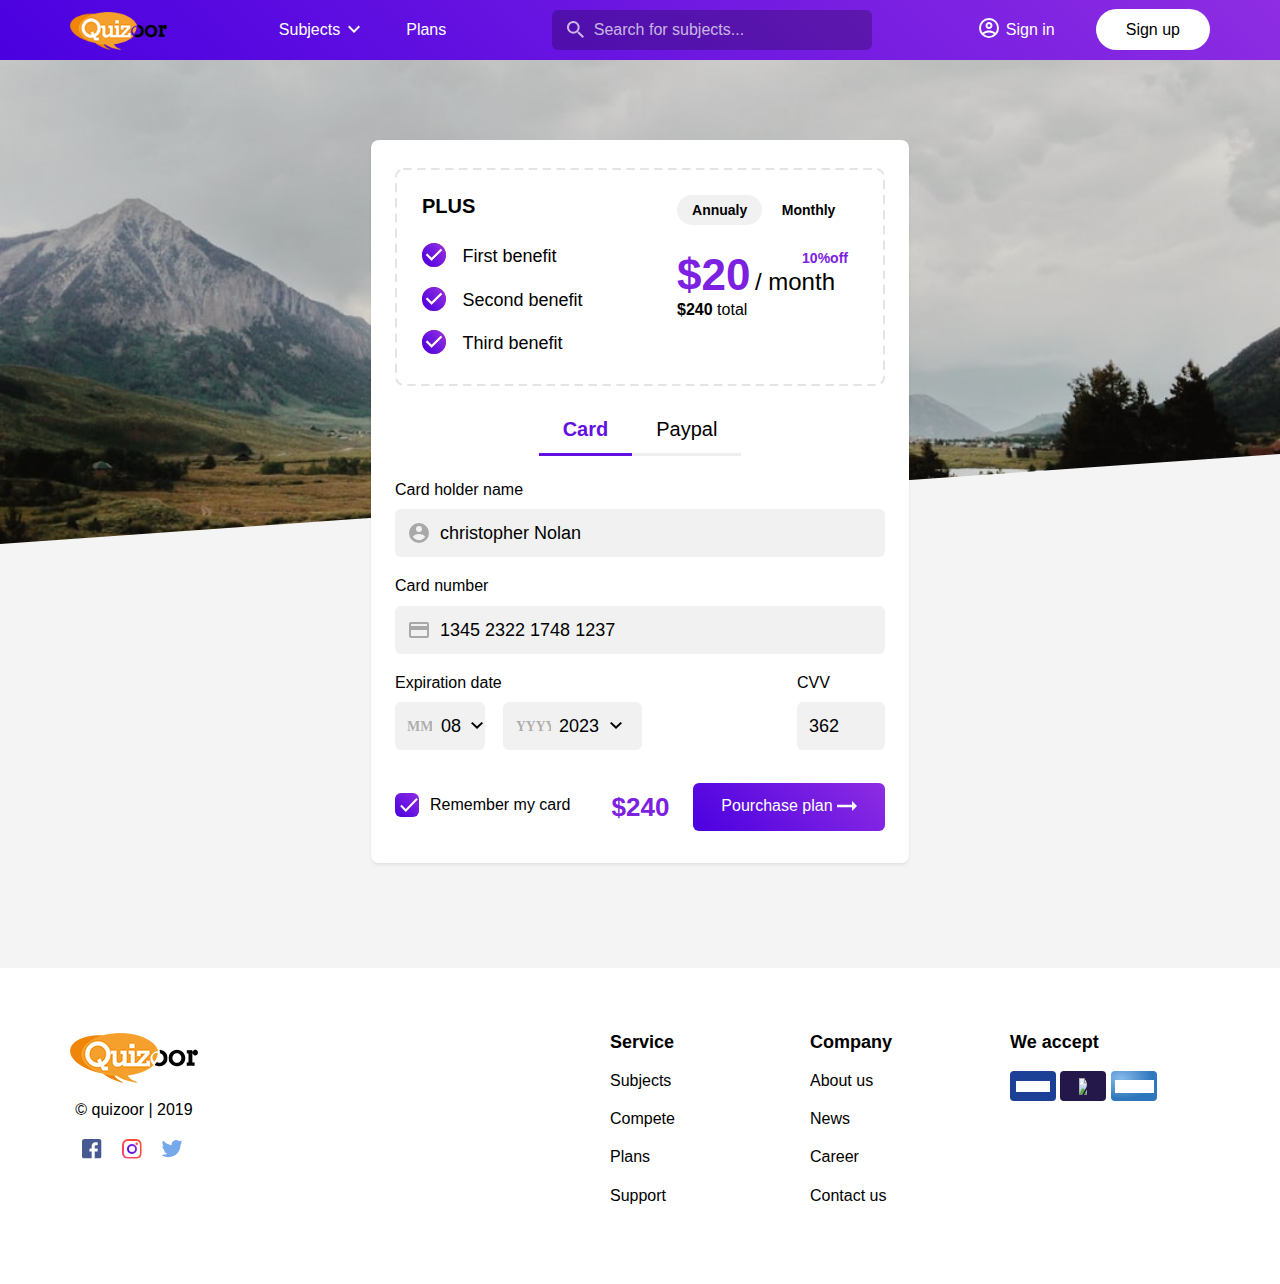
==== payment.html @ f20d14f4 "Initial commit" ====
<!DOCTYPE html>
<html>
<head>
	<title>Quizoor | Quizz for all</title>
	<link rel="stylesheet" type="text/css" href="css/main.css">
</head>
<body>
	<!-- ==========================
    HEADER
  	=========================== -->
	
    <!--Header-->
    <header class="header header-purple">
        <!--container-->
        <div class="container flex">
            <!-- Logo -->
            <div class="header__logo">
                <a href="index.html"><img src="img/logo.png" srcset="img/logo@2x.png 2x" alt="Quizoor" draggable="false"></a>
            </div>
            <!--Navigation-->
            <nav class="nav">
                <!--List-->
                <ul class="nav__list flex">
                    <!--Item-->
                    <li class="nav__item dropdowner first-drop">
                        <button onclick="myFunction(this)" class="dropbtner  nav__link">Subjects</button>
                        <div id="myDropdowner" class="dropdowner-content">
                
                            <div class="row">
                                <div class="column">
                                    <h3 class="uppercase">Level 1</h3>
                                    <ul class="sublink">
                                        <li class="sublink-item">
                                            <div class="dropdown">
                                                <h4 onclick="myFunctioner(this)" class="dropbtn">Chemistry</h4>
                                                <div id="myDropdown" class="dropdown-content">
                                                    <a href="#">Organic chemistry</a>
                                                    <a href="#">Other chemistry</a>
                                                </div>
                                            </div>
                                        </li>
                                        <li class="sublink-item">
                                            <div class="dropdown">
                                                <h4 onclick="myFunctioner(this)" class="dropbtn">Math</h4>
                                                <div id="myDropdown" class="dropdown-content">
                                                    <a href="#">Linear algebra</a>
                                                    <a href="#">Other math</a>
                                                    <a href="#">Another topic</a>
                                                </div>
                                            </div>
                                        </li>
                                        <li class="sublink-item">
                                            <div class="dropdown">
                                                <h4 onclick="myFunctioner(this)" class="dropbtn">Physics</h4>
                                                <div id="myDropdown" class="dropdown-content">
                                                    <a href="#">Linear algebra</a>
                                                    <a href="#">Other math</a>
                                                    <a href="#">Another topic</a>
                                                </div>
                                            </div>
                                        </li>
                                        <li class="sublink-item">
                                            <div class="dropdown">
                                                <h4 onclick="myFunctioner(this)" class="dropbtn">History</h4>
                                                <div id="myDropdown" class="dropdown-content">
                                                    <a href="#">Linear algebra</a>
                                                    <a href="#">Other math</a>
                                                    <a href="#">Another topic</a>
                                                </div>
                                            </div>
                                        </li>
                                    </ul>
                
                                </div>
                                <div class="column">
                                    <h3 class="uppercase">Level 2</h3>
                                    <ul class="sublink">
                                        <li class="sublink-item">
                                            <div class="dropdown">
                                                <h4 onclick="myFunctioner(this)" class="dropbtn">Chemistry</h4>
                                                <div id="myDropdown" class="dropdown-content">
                                                    <a href="#">Organic chemistry</a>
                                                    <a href="#">Other chemistry</a>
                                                </div>
                                            </div>
                                        </li>
                                        <li class="sublink-item">
                                            <div class="dropdown">
                                                <h4 onclick="myFunctioner(this)" class="dropbtn">Math</h4>
                                                <div id="myDropdown" class="dropdown-content">
                                                    <a href="#">Linear algebra</a>
                                                    <a href="#">Other math</a>
                                                    <a href="#">Another topic</a>
                                                </div>
                                            </div>
                                        </li>
                                        <li class="sublink-item">
                                            <div class="dropdown">
                                                <h4 onclick="myFunctioner(this)" class="dropbtn">Physics</h4>
                                                <div id="myDropdown" class="dropdown-content">
                                                    <a href="#">Linear algebra</a>
                                                    <a href="#">Other math</a>
                                                    <a href="#">Another topic</a>
                                                </div>
                                            </div>
                                        </li>
                                        <li class="sublink-item">
                                            <div class="dropdown">
                                                <h4 onclick="myFunctioner(this)" class="dropbtn">History</h4>
                                                <div id="myDropdown" class="dropdown-content">
                                                    <a href="#">Linear algebra</a>
                                                    <a href="#">Other math</a>
                                                    <a href="#">Another topic</a>
                                                </div>
                                            </div>
                                        </li>
                                    </ul>
                
                                </div>
                                <div class="column">
                                    <h3 class="uppercase">Level 3</h3>
                                    <ul class="sublink">
                                        <li class="sublink-item">
                                            <div class="dropdown">
                                                <h4 onclick="myFunctioner(this)" class="dropbtn">Chemistry</h4>
                                                <div id="myDropdown" class="dropdown-content">
                                                    <a href="#">Organic chemistry</a>
                                                    <a href="#">Other chemistry</a>
                                                </div>
                                            </div>
                                        </li>
                                        <li class="sublink-item">
                                            <div class="dropdown">
                                                <h4 onclick="myFunctioner(this)" class="dropbtn">Math</h4>
                                                <div id="myDropdown" class="dropdown-content">
                                                    <a href="#">Linear algebra</a>
                                                    <a href="#">Other math</a>
                                                    <a href="#">Another topic</a>
                                                </div>
                                            </div>
                                        </li>
                                        <li class="sublink-item">
                                            <div class="dropdown">
                                                <h4 onclick="myFunctioner(this)" class="dropbtn">Physics</h4>
                                                <div id="myDropdown" class="dropdown-content">
                                                    <a href="#">Linear algebra</a>
                                                    <a href="#">Other math</a>
                                                    <a href="#">Another topic</a>
                                                </div>
                                            </div>
                                        </li>
                                        <li class="sublink-item">
                                            <div class="dropdown">
                                                <h4 onclick="myFunctioner(this)" class="dropbtn">History</h4>
                                                <div id="myDropdown" class="dropdown-content">
                                                    <a href="#">Linear algebra</a>
                                                    <a href="#">Other math</a>
                                                    <a href="#">Another topic</a>
                                                </div>
                                            </div>
                                        </li>
                                    </ul>
                
                                </div>
                                <div class="column">
                                    <h3 class="uppercase">Level 4</h3>
                                    <ul class="sublink">
                                        <li class="sublink-item">
                                            <div class="dropdown">
                                                <h4 onclick="myFunctioner(this)" class="dropbtn">Chemistry</h4>
                                                <div id="myDropdown" class="dropdown-content">
                                                    <a href="#">Organic chemistry</a>
                                                    <a href="#">Other chemistry</a>
                                                </div>
                                            </div>
                                        </li>
                                        <li class="sublink-item">
                                            <div class="dropdown">
                                                <h4 onclick="myFunctioner(this)" class="dropbtn">Math</h4>
                                                <div id="myDropdown" class="dropdown-content">
                                                    <a href="#">Linear algebra</a>
                                                    <a href="#">Other math</a>
                                                    <a href="#">Another topic</a>
                                                </div>
                                            </div>
                                        </li>
                                        <li class="sublink-item">
                                            <div class="dropdown">
                                                <h4 onclick="myFunctioner(this)" class="dropbtn">Physics</h4>
                                                <div id="myDropdown" class="dropdown-content">
                                                    <a href="#">Linear algebra</a>
                                                    <a href="#">Other math</a>
                                                    <a href="#">Another topic</a>
                                                </div>
                                            </div>
                                        </li>
                                        <li class="sublink-item">
                                            <div class="dropdown">
                                                <h4 onclick="myFunctioner(this)" class="dropbtn">History</h4>
                                                <div id="myDropdown" class="dropdown-content">
                                                    <a href="#">Linear algebra</a>
                                                    <a href="#">Other math</a>
                                                    <a href="#">Another topic</a>
                                                </div>
                                            </div>
                                        </li>
                                    </ul>
                
                                </div>
                
                            </div>
                
                        </div>
                    </li>
                    <!--Item-->
                    <li class="nav__item">
                        <!--Link-->
                        <a href="index.html#plans" class="nav__link">Plans</a>
                    </li>
                </ul>
            </nav>
            <!--Search-->
            <div class="header__search">
                <input type="text" placeholder="Search for subjects...">
            </div>
            <!--Logging-->
            <ul class="header__logging flex">
                <li class="signin"><a href="logging.html">
                    <svg id="account_circle-24px" xmlns="http://www.w3.org/2000/svg" width="24" height="24" viewBox="0 0 24 24">
                        <path id="Path" d="M0,0H24V24H0Z" fill="none"/>
                        <path id="Shape" fill="#ffffff" d="M10,20A10,10,0,1,1,20,10,10.011,10.011,0,0,1,10,20Zm0-5.5c-1.8,0-4.48.838-4.93,1.78a7.926,7.926,0,0,0,9.86,0,3.419,3.419,0,0,0-1.918-1.228A9.645,9.645,0,0,0,10,14.5Zm0-2c1.451,0,4.914.57,6.36,2.33A7.92,7.92,0,0,0,18,10,8,8,0,0,0,2,10a7.919,7.919,0,0,0,1.64,4.83C5.086,13.07,8.55,12.5,10,12.5ZM10,11a3.491,3.491,0,1,1,2.478-1.022A3.479,3.479,0,0,1,10,11Zm0-5a1.5,1.5,0,1,0,1.5,1.5A1.5,1.5,0,0,0,10,6Z" transform="translate(2 2)"/>
                    </svg> Sign in</a></li>
                <li class="signup"><a href="logging.html">Sign up</a></li>
            </ul>
        </div>
    </header>
		
	<!-- ==========================
    PAYMENT
	=========================== -->
	<section class="payment">
		<!--Global container-->
		<div class="payment__inner">

            <!--Dooted section-->

            <div class="payment__dotted">
                <div class="payment__dotted-left">
                    <h2>PLUS</h2>
                    <ul>
                        <li>
                            <svg id="check_circle-24px_1_" data-name="check_circle-24px (1)" xmlns="http://www.w3.org/2000/svg" xmlns:xlink="http://www.w3.org/1999/xlink" width="24" height="24" viewBox="0 0 24 24">
                                <defs>
                                    <linearGradient id="linear-gradient" x1="0.852" x2="0.089" y2="0.891" gradientUnits="objectBoundingBox">
                                    <stop offset="0" stop-color="#ff4b2b"/>
                                    <stop offset="1" stop-color="#ff416c"/>
                                    </linearGradient>
                                    <linearGradient id="linear-gradient-2" x1="0.929" y1="0.245" x2="0.059" y2="0.874" gradientUnits="objectBoundingBox">
                                    <stop offset="0" stop-color="#8e2de2"/>
                                    <stop offset="1" stop-color="#4a00e0"/>
                                    </linearGradient>
                                </defs>
                                <g id="Shape">
                                    <path id="Shape-2" data-name="Shape" d="M12,24A12,12,0,1,1,24,12,12.014,12.014,0,0,1,12,24ZM5.292,10.308h0L3.6,12l6,6L20.4,7.2,18.708,5.5,9.6,14.6l-4.308-4.3Z" fill="url(#linear-gradient)"/>
                                    <path id="Shape-3" data-name="Shape" d="M12,24A12,12,0,1,1,24,12,12.014,12.014,0,0,1,12,24ZM5.292,10.308h0L3.6,12l6,6L20.4,7.2,18.708,5.5,9.6,14.6l-4.308-4.3Z" fill="url(#linear-gradient-2)"/>
                                </g>
                            </svg>
                            <span>First benefit</span>
                        </li>
                        <li>
                            <svg id="check_circle-24px_1_" data-name="check_circle-24px (1)" xmlns="http://www.w3.org/2000/svg" xmlns:xlink="http://www.w3.org/1999/xlink" width="24" height="24" viewBox="0 0 24 24">
                                <defs>
                                    <linearGradient id="linear-gradient" x1="0.852" x2="0.089" y2="0.891" gradientUnits="objectBoundingBox">
                                    <stop offset="0" stop-color="#ff4b2b"/>
                                    <stop offset="1" stop-color="#ff416c"/>
                                    </linearGradient>
                                    <linearGradient id="linear-gradient-2" x1="0.929" y1="0.245" x2="0.059" y2="0.874" gradientUnits="objectBoundingBox">
                                    <stop offset="0" stop-color="#8e2de2"/>
                                    <stop offset="1" stop-color="#4a00e0"/>
                                    </linearGradient>
                                </defs>
                                <g id="Shape">
                                    <path id="Shape-2" data-name="Shape" d="M12,24A12,12,0,1,1,24,12,12.014,12.014,0,0,1,12,24ZM5.292,10.308h0L3.6,12l6,6L20.4,7.2,18.708,5.5,9.6,14.6l-4.308-4.3Z" fill="url(#linear-gradient)"/>
                                    <path id="Shape-3" data-name="Shape" d="M12,24A12,12,0,1,1,24,12,12.014,12.014,0,0,1,12,24ZM5.292,10.308h0L3.6,12l6,6L20.4,7.2,18.708,5.5,9.6,14.6l-4.308-4.3Z" fill="url(#linear-gradient-2)"/>
                                </g>
                            </svg>
                            <span>Second benefit</span>
                        </li>
                        <li>
                            <svg id="check_circle-24px_1_" data-name="check_circle-24px (1)" xmlns="http://www.w3.org/2000/svg" xmlns:xlink="http://www.w3.org/1999/xlink" width="24" height="24" viewBox="0 0 24 24">
                                <defs>
                                    <linearGradient id="linear-gradient" x1="0.852" x2="0.089" y2="0.891" gradientUnits="objectBoundingBox">
                                    <stop offset="0" stop-color="#ff4b2b"/>
                                    <stop offset="1" stop-color="#ff416c"/>
                                    </linearGradient>
                                    <linearGradient id="linear-gradient-2" x1="0.929" y1="0.245" x2="0.059" y2="0.874" gradientUnits="objectBoundingBox">
                                    <stop offset="0" stop-color="#8e2de2"/>
                                    <stop offset="1" stop-color="#4a00e0"/>
                                    </linearGradient>
                                </defs>
                                <g id="Shape">
                                    <path id="Shape-2" data-name="Shape" d="M12,24A12,12,0,1,1,24,12,12.014,12.014,0,0,1,12,24ZM5.292,10.308h0L3.6,12l6,6L20.4,7.2,18.708,5.5,9.6,14.6l-4.308-4.3Z" fill="url(#linear-gradient)"/>
                                    <path id="Shape-3" data-name="Shape" d="M12,24A12,12,0,1,1,24,12,12.014,12.014,0,0,1,12,24ZM5.292,10.308h0L3.6,12l6,6L20.4,7.2,18.708,5.5,9.6,14.6l-4.308-4.3Z" fill="url(#linear-gradient-2)"/>
                                </g>
                            </svg>
                            <span>Third benefit</span>
                        </li>
                    </ul>
                </div>
                <div class="payment__dotted-right">
                    <button class="annualy">Annualy</button>
                    <button class="monthly">Monthly</button>
                    <div class="payment__priceTag">
                        <div class="off"><strong>10%</strong>off</div>
                        <span class="number">$20</span>
                        <span class="month">/ month</span>
                        <span class="total-price"><strong>$240</strong> total</span>
                    </div>
                </div>
                <div id="monthly" class="tabcontent">
                    <p>Lorem ipsum dolor sit amet consectetur adipisicing elit. Eligendi nemo magni iure voluptatem harum, 
                        error officia sequi ratione repellat quas, porro labore est cum autem. Ut iusto laborum autem eius?</p>
                </div>
                <div id="annualy" class="tabcontent">
                    <p>Lorem ipsum dolor sit amet consectetur adipisicing elit. Eligendi nemo magni iure voluptatem harum, 
                        error officia sequi ratione repellat quas, porro labore est cum autem. Ut iusto laborum autem eius?</p>
                </div>
            </div>
            <!--Tabs links-->
            <div class="tab">
                <button class="tablinks" onclick="openTab(event, 'card')" id="defaultOpen">Card</button>
                <button class="tablinks" onclick="openTab(event, 'paypal')">Paypal</button>
            </div>
            <!-- Tab content -->
            <div id="card" class="tabcontent">
                <div class="row">
                    <form action="">
                    
                        
                            <div class="col">
                    
                                <label for="cname">Card holder name</label>
                                <input type="text" id="cname" name="cname" placeholder="christopher Nolan" class="cname ">
                                <label for="email">Card number</label>
                                <input type="text" id="cnumber" name="cnumber" placeholder="1345 2322 1748 1237" class="cnumber">
                                <div class="flex jcsb">
                                    <div>
                                        <label for="fname">Expiration date</label>
                                        <div class="custom-select yy" style="width:139px;">
                                            <select>
                                                <option value="0">2023</option>
                                                <option value="1">2019</option>
                                                <option value="2">2020</option>
                                                <option value="3">2021</option>
                                                <option value="4">2022</option>
                                                <option value="5">2023</option>
                                                <option value="6">2024</option>
                                            </select>
                                        </div>
                                        <div class="custom-select mm" style="width:108px;">
                                            <select>
                                                <option value="0">08</option>
                                                <option value="1">01</option>
                                                <option value="2">02</option>
                                                <option value="3">03</option>
                                                <option value="4">04</option>
                                                <option value="5">05</option>
                                                <option value="6">06</option>
                                                <option value="7">07</option>
                                                <option value="8">08</option>
                                                <option value="8">09</option>
                                                <option value="8">10</option>
                                                <option value="8">11</option>
                                                <option value="8">12</option>
                                            </select>
                                        </div>
                                        
                                    </div>
                                    <div class="right-cvv">
                                        <label for="fname">CVV</label>
                                        <input type="text" id="fname" class="fname" name="firstname" placeholder="362"
                                            style="width:88px;">
                                    </div>
                    
                                </div>
                            </div>
                        </div>
                        <label class="container-box promo">
                            <input type="checkbox" checked="checked" name="sameadr"> Remember my card<span class="checkmark"></span>
                        </label>
                        <div class="creat-account flex">
                            <div class="price">$240</div>
                            <button>Pourchase plan
                                <svg xmlns="http://www.w3.org/2000/svg" width="20" height="10" viewBox="0 0 20 10">
                                    <path id="black-arrow" fill="#ffffff" d="M15.012,3.75H0v2.5H15.012V10L20,5,15.012,0Z"></path>
                                </svg>
                            </button>
                        </div>
                    </form>
                    
                    
                </div>
            </div>

            <div id="paypal" class="tabcontent">
                    <div class="row">
                        
                    </div>
            </div>
        </div>
	</section>
    
	<!-- ==========================
    FOOTER
	=========================== -->
	<footer class="footer">
	
		<!-- Container -->
		<div class="footer__container container">
	
			<!-- Left part -->
			<div class="footer__left-part">
	
				<!-- Logo -->
				<div class="footer__logo">
					<img src="img/logo.png" srcset="img/logo@2x.png 2x" alt="Quizoor" draggable="false">
				</div>
	
				<!-- Copyright -->
				<div class="footer__copyright">
					<p>&copy; quizoor | 2019</p>
				</div>
				<!-- Social -->
				<ul class="f-social">
				
					
					<!-- Item -->
					<li class="f-social__item f-social__item--facebook">
						<a class="f-social__link" href="https://www.facebook.com/Quizoor/" target="_blank" rel="noopener"
							aria-label="Visiter ma page Facebook">
							<svg xmlns="http://www.w3.org/2000/svg" xmlns:xlink="http://www.w3.org/1999/xlink" width="19.532" height="19.532"
								viewBox="0 0 19.532 19.532">
								<defs>
									<clipPath id="clip-path">
										<rect width="19.532" height="19.532" fill="none" />
									</clipPath>
								</defs>
								<g id="Icons_Social_24-facebook" data-name="Icons/Social/24-facebook" clip-path="url(#clip-path)">
									<g id="facebook">
										<path id="Shape"
											d="M16.9,0H2.632A2.632,2.632,0,0,0,0,2.632V16.9a2.632,2.632,0,0,0,2.632,2.632H9.669l.012-6.98H7.868a.428.428,0,0,1-.428-.426l-.009-2.25a.428.428,0,0,1,.428-.43h1.81V7.273a3.552,3.552,0,0,1,3.791-3.9h1.847a.428.428,0,0,1,.428.428V5.7a.428.428,0,0,1-.428.428H14.174c-1.224,0-1.461.582-1.461,1.435V9.447H15.4a.428.428,0,0,1,.425.478l-.267,2.25a.428.428,0,0,1-.425.378H12.725l-.012,6.98H16.9A2.632,2.632,0,0,0,19.532,16.9V2.632A2.632,2.632,0,0,0,16.9,0Z"
											fill="#475993" />
									</g>
								</g>
							</svg>
							  
						</a>
					</li>

					<!-- Item -->
					<li class="f-social__item f-social__item--instagram">
						<a class="f-social__link" href="https://www.instagram.com/quizoor/" target="_blank" rel="noopener"
							aria-label="Visiter ma page Instagram">
							<svg xmlns="http://www.w3.org/2000/svg" xmlns:xlink="http://www.w3.org/1999/xlink" width="20" height="20"
								viewBox="0 0 20 20">
								<defs>
									<clipPath id="clip-path">
										<rect width="20" height="20" fill="none" />
									</clipPath>
									<linearGradient id="linear-gradient" x1="0.5" y1="0.997" x2="0.5" y2="0.008" gradientUnits="objectBoundingBox">
										<stop offset="0" stop-color="#e09b3d" />
										<stop offset="0.3" stop-color="#c74c4d" />
										<stop offset="0.6" stop-color="#c21975" />
										<stop offset="1" stop-color="#7024c4" />
									</linearGradient>
									<linearGradient id="linear-gradient-2" y1="1.461" y2="-0.452" xlink:href="#linear-gradient" />
									<linearGradient id="linear-gradient-3" y1="6.581" y2="-1.4" xlink:href="#linear-gradient" />
								</defs>
								<g id="Icons_Social_24-instagram" data-name="Icons/Social/24-instagram" clip-path="url(#clip-path)">
									<g id="instagram" transform="translate(0 0)">
										<path id="Shape"
											d="M14.042,20H5.958A5.965,5.965,0,0,1,0,14.042V5.958A5.965,5.965,0,0,1,5.958,0h8.084A5.965,5.965,0,0,1,20,5.958v8.084A5.965,5.965,0,0,1,14.042,20ZM5.958,2.012A3.95,3.95,0,0,0,2.012,5.958v8.084a3.951,3.951,0,0,0,3.946,3.947h8.084a3.951,3.951,0,0,0,3.947-3.947V5.958a3.951,3.951,0,0,0-3.947-3.946Z"
											fill="url(#linear-gradient)" />
										<path id="Shape-2" data-name="Shape"
											d="M5,10a5,5,0,1,1,5-5A5.006,5.006,0,0,1,5,10ZM5,1.945A3.055,3.055,0,1,0,8.055,5,3.059,3.059,0,0,0,5,1.945Z"
											transform="translate(5 5)" fill="url(#linear-gradient-2)" />
										<circle id="Oval" cx="1.199" cy="1.199" r="1.199" transform="translate(13.485 3.507)"
											fill="url(#linear-gradient-3)" />
									</g>
								</g>
							</svg>
							  
						</a>
					</li>

					<!-- Item -->
					<li class="f-social__item f-social__item--twitter">
						<a class="f-social__link" href="https://twitter.com/quizoor" target="_blank" rel="noopener"
							aria-label="Visit my Twitter">
							<svg xmlns="http://www.w3.org/2000/svg" xmlns:xlink="http://www.w3.org/1999/xlink" width="20.615" height="17.148"
								viewBox="0 0 20.615 17.148">
								<defs>
									<clipPath id="clip-path">
										<rect width="20.615" height="17.148" fill="none" />
									</clipPath>
								</defs>
								<g id="Icons_Social_24-twitter" data-name="Icons/Social/24-twitter" transform="translate(0 0)"
									clip-path="url(#clip-path)">
									<g id="twitter" transform="translate(0 -0.025)">
										<path id="Shape"
											d="M20.287,1.995a8.163,8.163,0,0,1-1.421.479A4.432,4.432,0,0,0,20.035.611h0A.232.232,0,0,0,19.7.34h0a8.2,8.2,0,0,1-2.173.9.554.554,0,0,1-.136.017.576.576,0,0,1-.38-.145A4.444,4.444,0,0,0,14.065,0a4.752,4.752,0,0,0-1.408.217,4.306,4.306,0,0,0-2.9,3.1A4.741,4.741,0,0,0,9.65,4.956a.159.159,0,0,1-.04.125.165.165,0,0,1-.123.056H9.472A11.654,11.654,0,0,1,1.462.856h0a.232.232,0,0,0-.381.03h0a4.449,4.449,0,0,0,.723,5.4A3.983,3.983,0,0,1,.79,5.9h0a.232.232,0,0,0-.345.2h0a4.45,4.45,0,0,0,2.6,4.1H2.946a4,4,0,0,1-.749-.071h0a.232.232,0,0,0-.265.3h0a4.454,4.454,0,0,0,3.518,3.03A8.2,8.2,0,0,1,.857,14.85H.343a.34.34,0,0,0-.333.257.352.352,0,0,0,.169.389,12.2,12.2,0,0,0,6.13,1.653,12.366,12.366,0,0,0,5.238-1.111,11.567,11.567,0,0,0,3.833-2.872,12.591,12.591,0,0,0,2.347-3.93,12.416,12.416,0,0,0,.8-4.3V4.865a.756.756,0,0,1,.283-.589,8.784,8.784,0,0,0,1.767-1.94h0a.232.232,0,0,0-.287-.342Z"
											transform="translate(0 0.025)" fill="#76a9ea" />
									</g>
								</g>
							</svg>
							  
						</a>
					</li>
				</ul>
	
			</div>
	
			<!-- Navigation -->
			<nav class="f-nav">

				<!-- Empty List -->
				<ul class="f-nav__list"></ul>
	
				<!-- List -->
				<ul class="f-nav__list">
					<li class="f-nav__item">
						<p class="f-nav__link js-smooth-scroll" href="">Service</p>
					</li>
	
					<li class="f-nav__item">
						<a class="f-nav__link js-smooth-scroll" href="#feedback-section">Subjects</a>
					</li>

					<li class="f-nav__item">
						<a class="f-nav__link js-smooth-scroll" href="#about-section">Compete</a>
					</li>
					
					<li class="f-nav__item">
						<a class="f-nav__link js-smooth-scroll" href="#offline-section">Plans</a>
					</li>

					<li class="f-nav__item">
						<a class="f-nav__link js-smooth-scroll" href="#offline-section">Support</a>
					</li>
				</ul>

				<!-- List -->
				<ul class="f-nav__list">
					<li class="f-nav__item">
						<p class="f-nav__link js-smooth-scroll" href="">Company</p>
					</li>
	
					<li class="f-nav__item">
						<a class="f-nav__link js-smooth-scroll" href="#feedback-section">About us</a>
					</li>

					<li class="f-nav__item">
						<a class="f-nav__link js-smooth-scroll" href="#about-section">News</a>
					</li>
					
					<li class="f-nav__item">
						<a class="f-nav__link js-smooth-scroll" href="#offline-section">Career</a>
					</li>

					<li class="f-nav__item">
						<a class="f-nav__link js-smooth-scroll" href="#offline-section">Contact us</a>
					</li>
				</ul>

				<ul class="f-nav__list">
					<li class="f-nav__item">
						<p class="f-nav__link js-smooth-scroll" href="">We accept</p>
					</li>
	
					<li class="f-nav__item ib">
						<svg xmlns="http://www.w3.org/2000/svg" xmlns:xlink="http://www.w3.org/1999/xlink" width="46" height="30"
							viewBox="0 0 46 30">
							<defs>
								<pattern id="pattern" preserveAspectRatio="none" width="100%" height="100%" viewBox="0 0 1200 391">
									<image width="1200" height="391" xlink:href="cb-image.png" />
								</pattern>
							</defs>
							<g id="cb" transform="translate(-942 -45)">
								<rect id="Rectangle_17" data-name="Rectangle 17" width="46" height="30" rx="4" transform="translate(942 45)"
									fill="#1c4095" />
								<g id="Visa_2014_logo_detail.svg" transform="translate(948 55)">
									<rect id="Visa_2014_logo_detail.svg-2" data-name="Visa_2014_logo_detail.svg" width="34" height="11"
										fill="url(#pattern)" />
									<rect id="Visa_2014_logo_detail.svg-3" data-name="Visa_2014_logo_detail.svg" width="34" height="11"
										fill="#fff" />
								</g>
							</g>
						</svg>
							  
					</li>

					<li class="f-nav__item ib">
						<svg xmlns="http://www.w3.org/2000/svg" xmlns:xlink="http://www.w3.org/1999/xlink" width="46" height="30" viewBox="0 0 46 30">
							<defs>
								<pattern id="pattern" preserveAspectRatio="none" width="100%" height="100%" viewBox="0 0 381 229">
								<image width="381" height="229" xlink:href="master-card-image.png"/>
								</pattern>
							</defs>
							<g id="master-card" transform="translate(-996 -45)">
								<rect id="Rectangle_17_Copy" data-name="Rectangle 17 Copy" width="46" height="30" rx="4" transform="translate(996 45)" fill="#231849"/>
								<rect id="Mastercard-PNG-Clipart" width="28" height="17" transform="translate(1005 52)" fill="url(#pattern)"/>
							</g>
						</svg>
							  
					</li>
					
					<li class="f-nav__item ib">
						<svg xmlns="http://www.w3.org/2000/svg" xmlns:xlink="http://www.w3.org/1999/xlink" width="46" height="30" viewBox="0 0 46 30">
							<defs>
								<radialGradient id="radial-gradient" cx="0.219" cy="0.246" r="0.682" gradientUnits="objectBoundingBox">
								<stop offset="0" stop-color="#87baeb"/>
								<stop offset="1" stop-color="#2e77bc"/>
								</radialGradient>
								<pattern id="pattern" preserveAspectRatio="none" width="100%" height="100%" viewBox="0 0 384 132">
								<image width="384" height="132" xlink:href="amex-image.png"/>
								</pattern>
							</defs>
							<g id="amex" transform="translate(-1050 -45)">
								<rect id="Rectangle_17_Copy_2" data-name="Rectangle 17 Copy 2" width="46" height="30" rx="4" transform="translate(1050 45)" fill="url(#radial-gradient)"/>
								<g id="american-express-logo-icon-90373" transform="translate(1054 54)">
								<rect id="american-express-logo-icon-90373-2" data-name="american-express-logo-icon-90373" width="39" height="13" fill="url(#pattern)"/>
								<rect id="american-express-logo-icon-90373-3" data-name="american-express-logo-icon-90373" width="39" height="13" fill="#fff"/>
								</g>
							</g>
						</svg>
							  
					</li>
				</ul>
			</nav>
	
		</div>
	
	</footer>
	<!-- Scripts -->
	<script src="js/detects.js"></script>
	<script src="js/dropdown.js"></script>
	<script src="js/main.polyfills.js"></script>
</body>
</html>
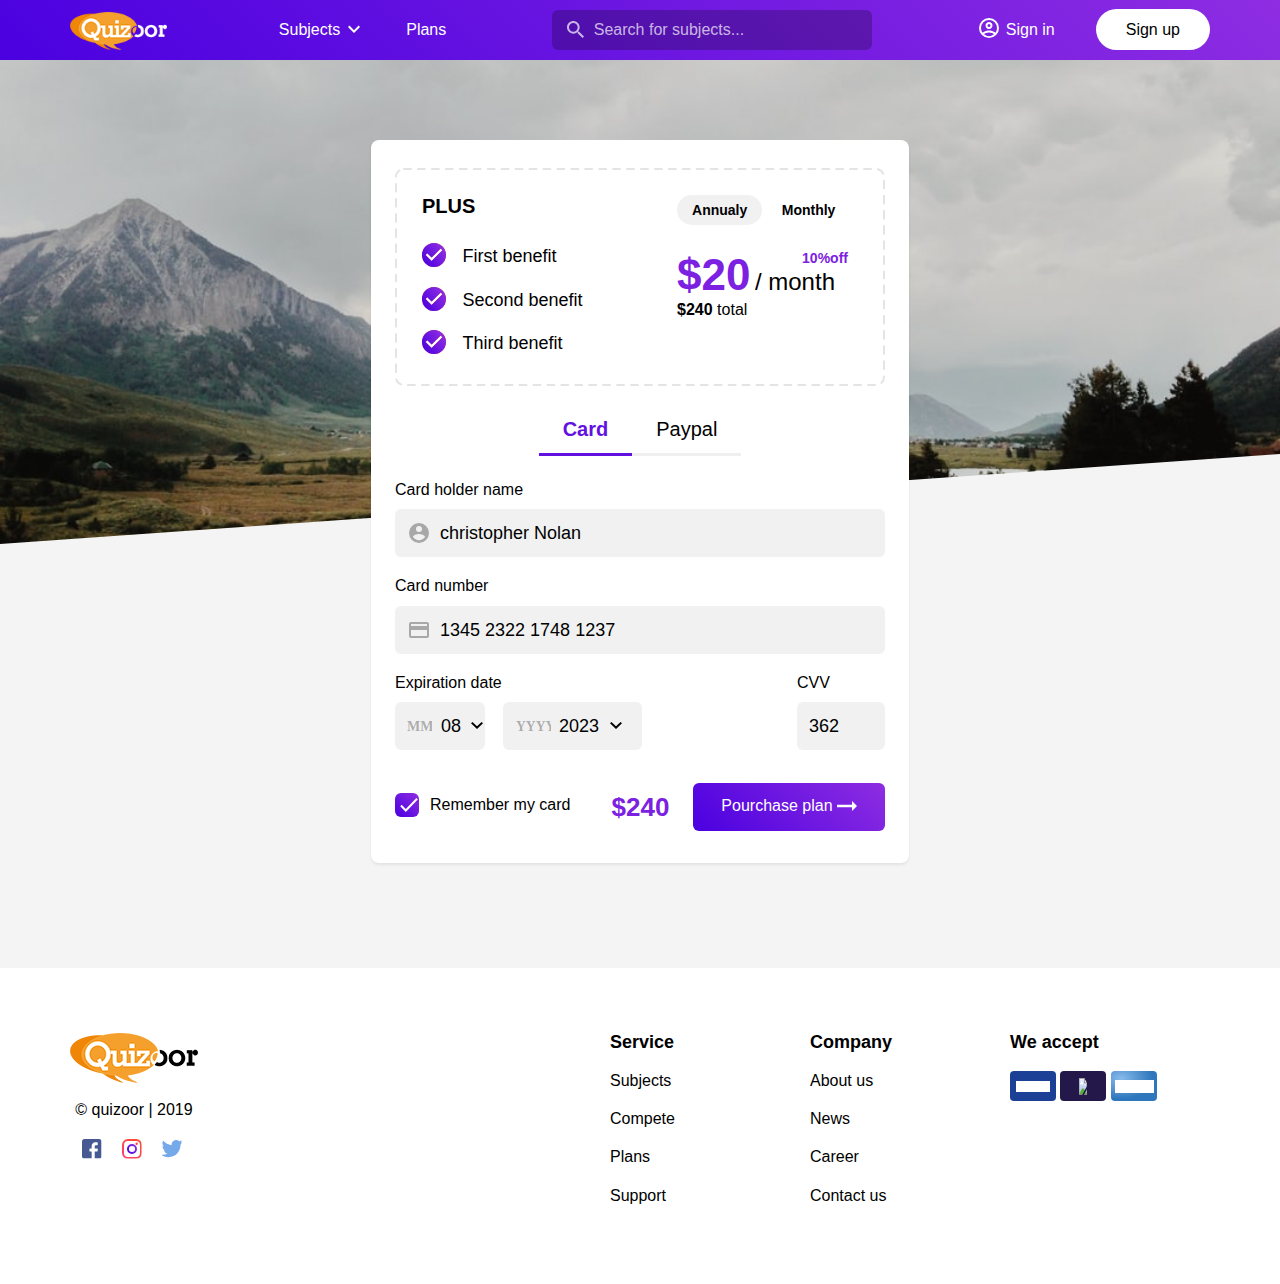
==== commit 049977d7: "logo color changed" ====
--- a/payment.html
+++ b/payment.html
@@ -15,7 +15,7 @@
         <div class="container flex">
             <!-- Logo -->
             <div class="header__logo">
-                <a href="index.html"><img src="img/logo.png" srcset="img/logo@2x.png 2x" alt="Quizoor" draggable="false"></a>
+                <a href="index.html"><img src="img/logo-white.png" srcset="img/logo@2x.png 2x" alt="Quizoor" draggable="false"></a>
             </div>
             <!--Navigation-->
             <nav class="nav">
